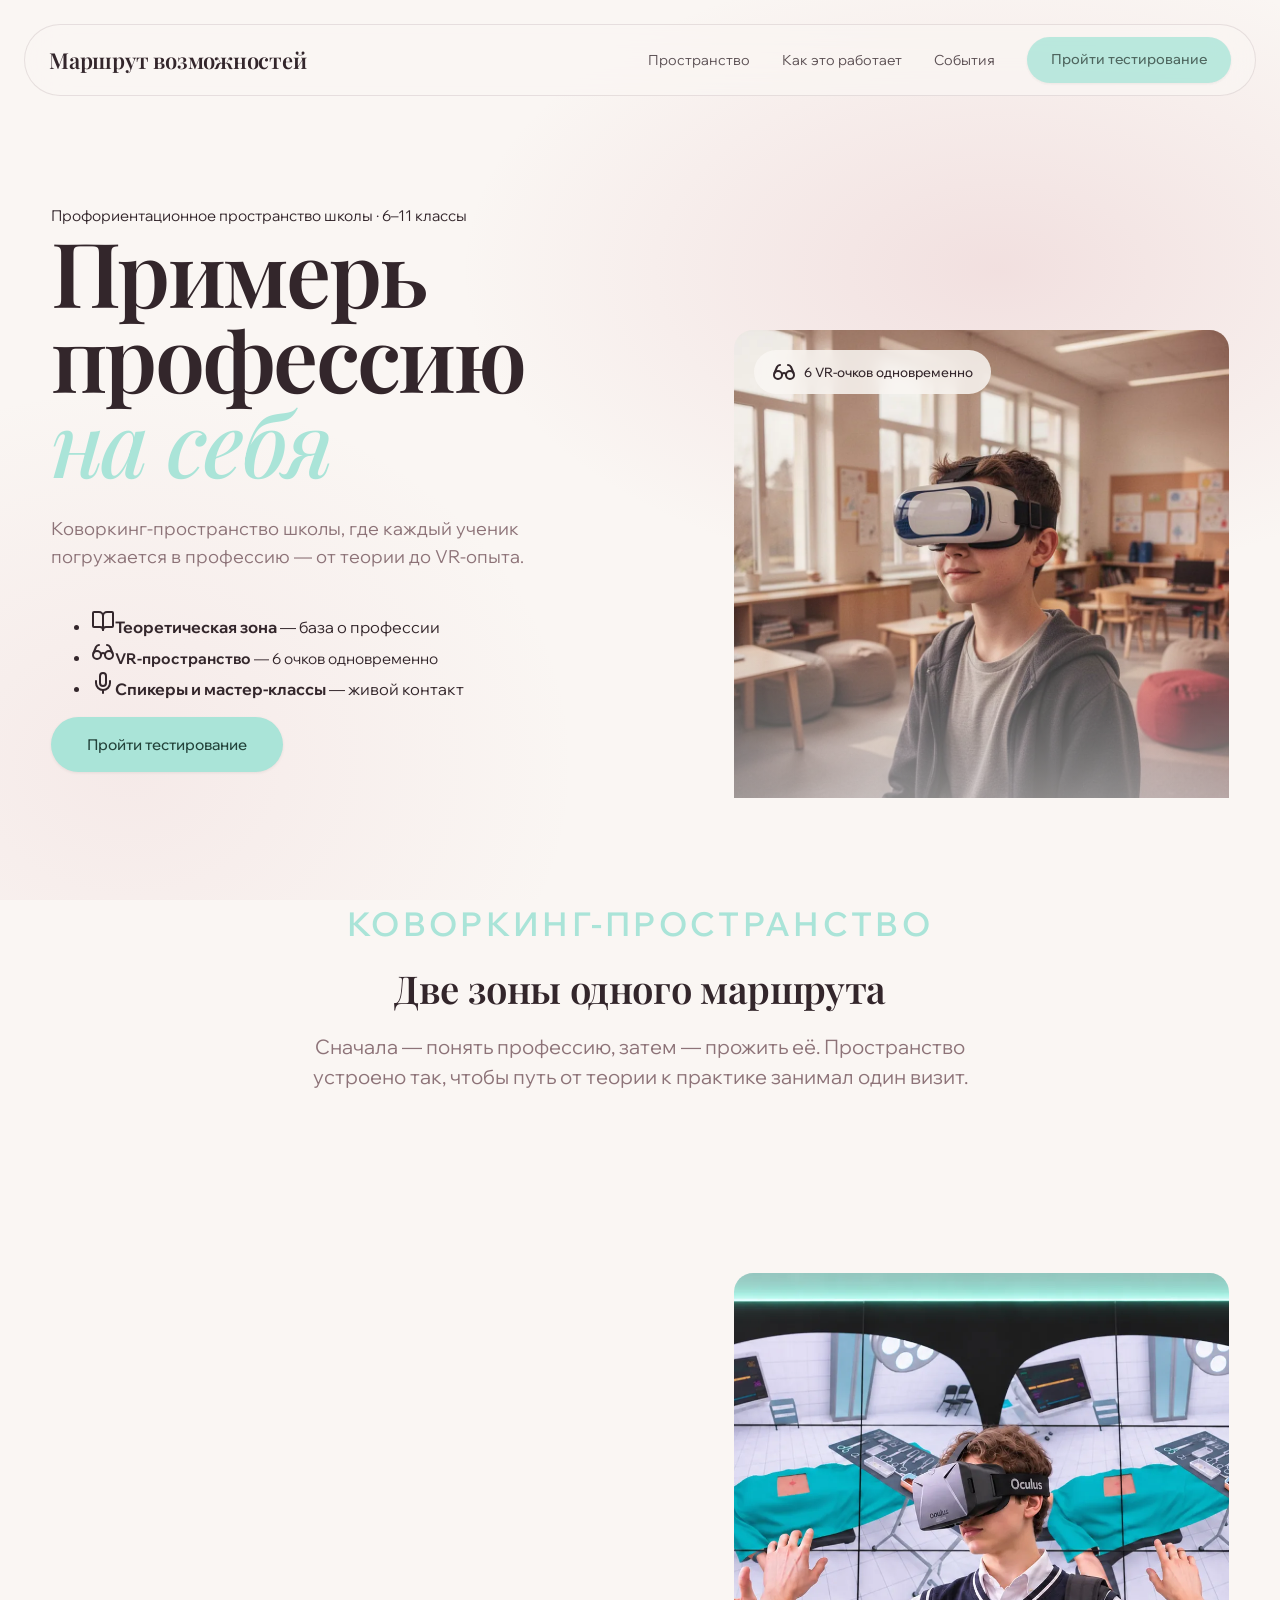
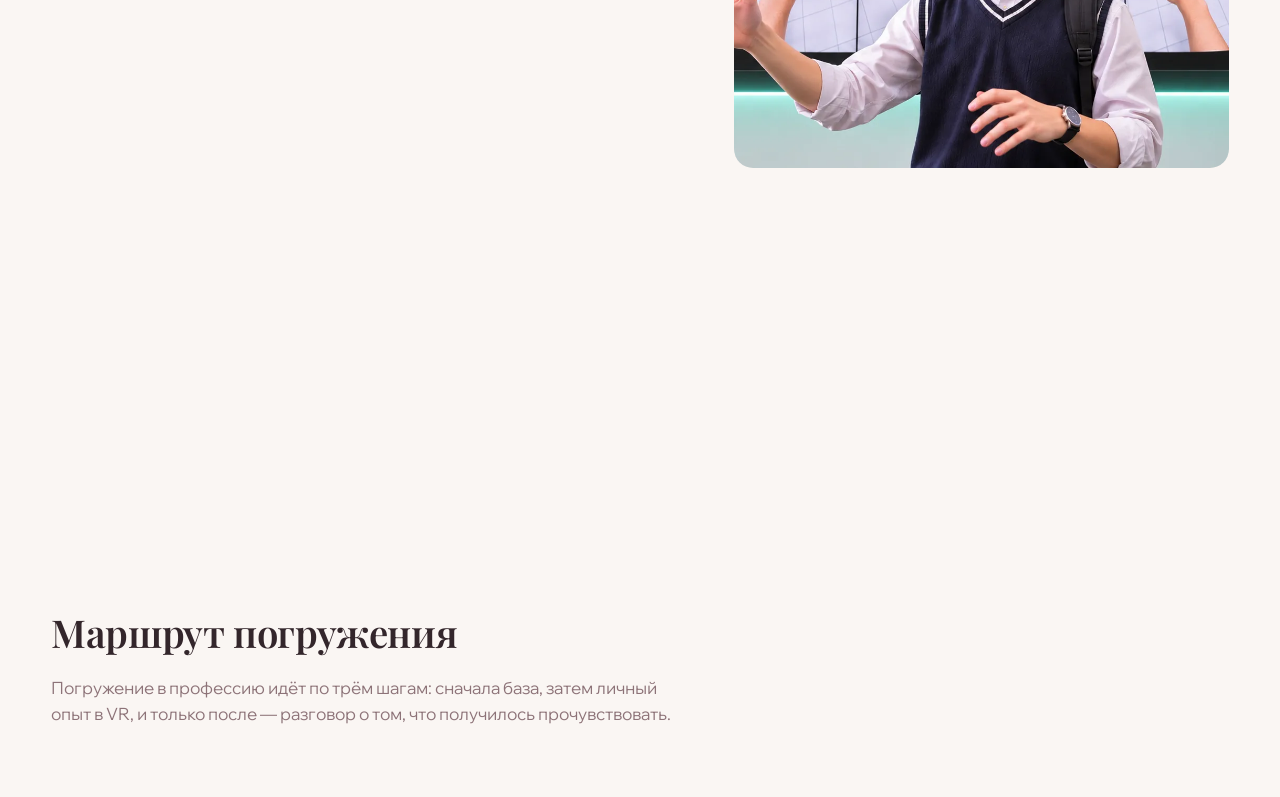
==== index.html @ 3cc38304 "Add index.html with redirect to marshrut-site" ====
<!DOCTYPE html>
<html lang="ru">
<head>
  <meta charset="UTF-8">
  <meta http-equiv="refresh" content="0; url=./marshrut-site/">
  <title>Маршрут возможностей</title>
</head>
<body>
  <a href="./marshrut-site/">Открыть сайт «Маршрут возможностей»</a>
</body>
</html>
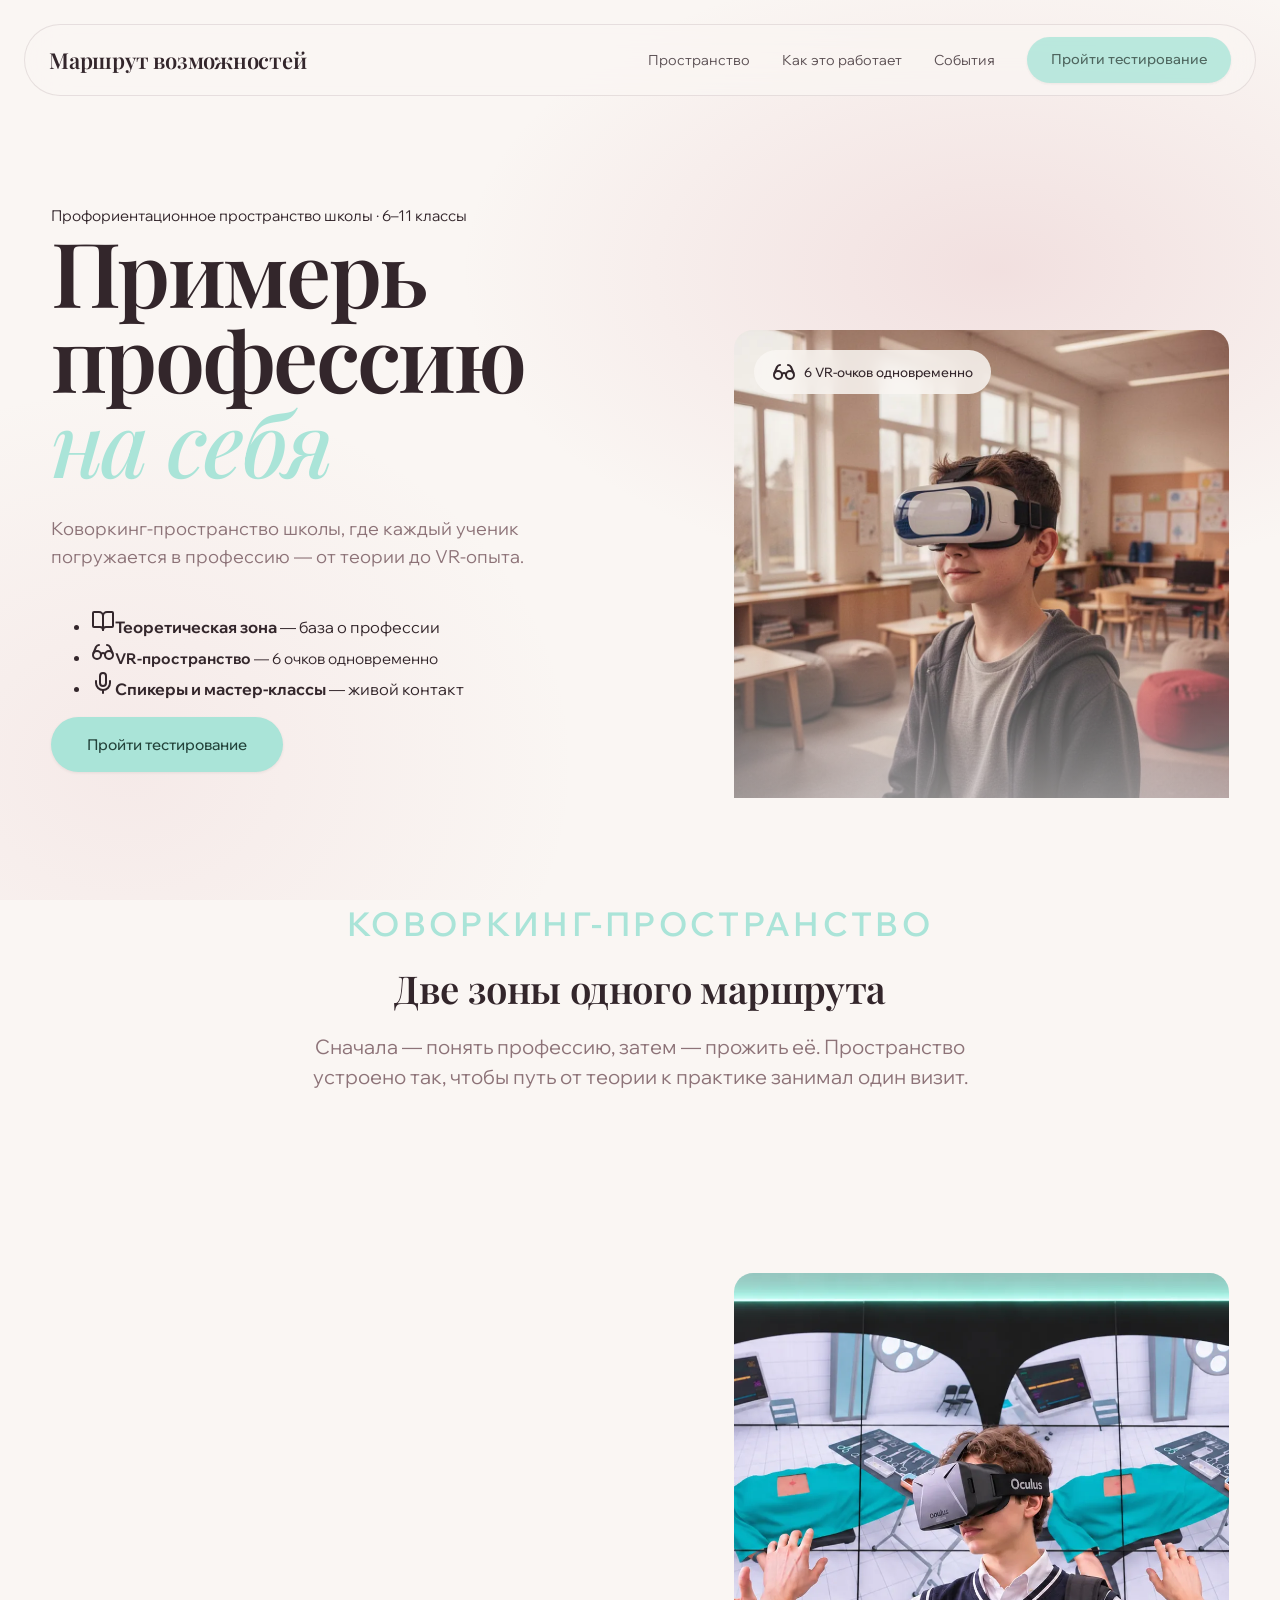
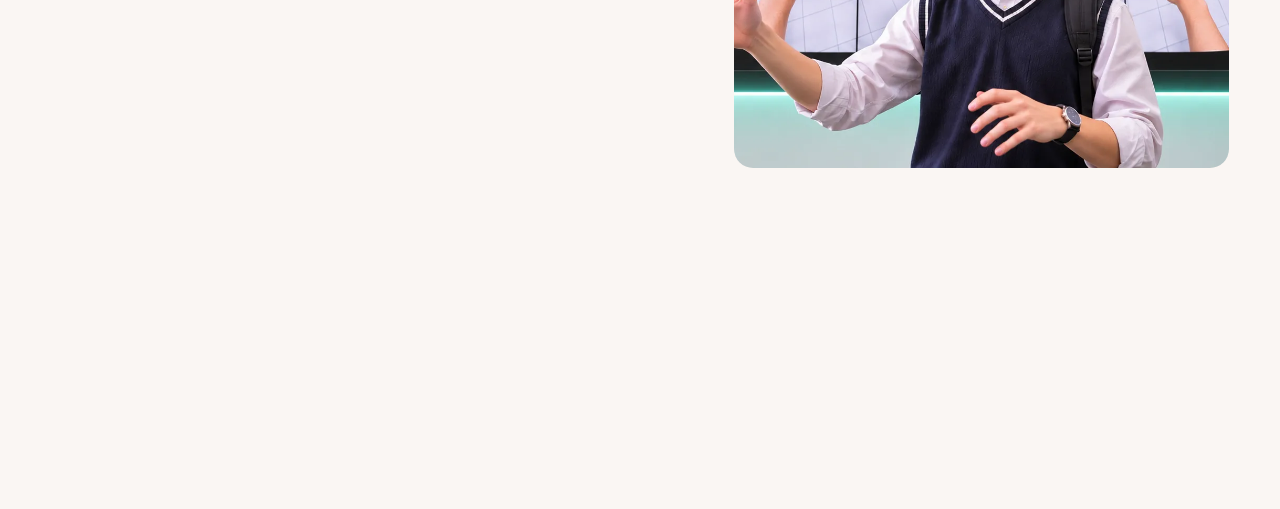
==== commit 6cf44540: "Update index.html" ====
--- a/index.html
+++ b/index.html
@@ -9,3 +9,4 @@
   <a href="./marshrut-site/">Открыть сайт «Маршрут возможностей»</a>
 </body>
 </html>
+<!-- Обновление публикации -->
